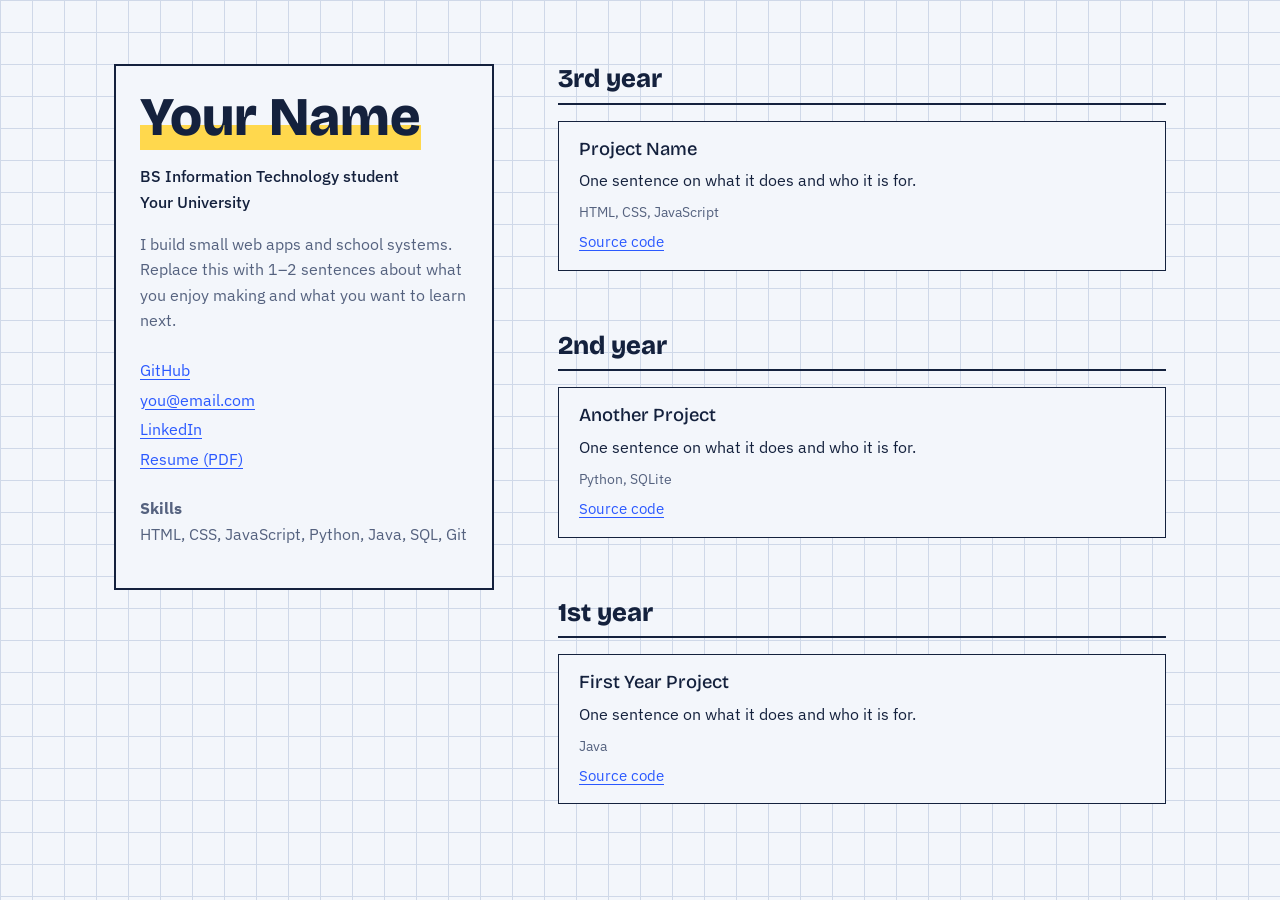
==== index (1).html @ 80497139 "Add files via upload" ====
<!DOCTYPE html>
<html lang="en">
<head>
  <meta charset="UTF-8">
  <meta name="viewport" content="width=device-width, initial-scale=1">
  <title>Your Name | Portfolio</title>
  <meta name="description" content="Portfolio of Your Name, BS Information Technology student. Projects from first year to now.">
  <link rel="preconnect" href="https://fonts.googleapis.com">
  <link rel="preconnect" href="https://fonts.gstatic.com" crossorigin>
  <link href="https://fonts.googleapis.com/css2?family=Bricolage+Grotesque:wght@500;800&family=IBM+Plex+Sans:wght@400;500&display=swap" rel="stylesheet">
  <link rel="stylesheet" href="style.css">
</head>
<body>
  <div class="layout">
    <header class="side">
      <h1>Your Name</h1>
      <p class="role">BS Information Technology student<br>Your University</p>
      <p class="bio">I build small web apps and school systems. Replace this with 1–2 sentences about what you enjoy making and what you want to learn next.</p>
      <nav aria-label="Links">
        <a href="https://github.com/your-username">GitHub</a>
        <a href="mailto:you@email.com">you@email.com</a>
        <a href="https://linkedin.com/in/your-username">LinkedIn</a>
        <a href="resume.pdf">Resume (PDF)</a>
      </nav>
      <p class="skills"><strong>Skills</strong><br>HTML, CSS, JavaScript, Python, Java, SQL, Git</p>
    </header>

    <main id="projects" aria-label="Projects">
      <!-- Projects are rendered from script.js -->
      <noscript>Please enable JavaScript to see the project list, or visit my GitHub.</noscript>
    </main>
  </div>
  <script src="script.js"></script>
</body>
</html>
---- style.css ----
:root {
  --bg: #f3f6fb;
  --ink: #14213d;
  --muted: #55627f;
  --blue: #2b59ff;
  --mark: #ffd84d;
  --line: #cfd8e8;
}
@media (prefers-color-scheme: dark) {
  :root {
    --bg: #0f1730;
    --ink: #e8edf8;
    --muted: #9aa8c7;
    --blue: #8aa4ff;
    --line: #26325a;
  }
}
* { box-sizing: border-box; }
html { scroll-behavior: smooth; }
body {
  margin: 0;
  background-color: var(--bg);
  /* graph-paper grid */
  background-image:
    linear-gradient(var(--line) 1px, transparent 1px),
    linear-gradient(90deg, var(--line) 1px, transparent 1px);
  background-size: 32px 32px;
  color: var(--ink);
  font: 400 1rem/1.6 "IBM Plex Sans", system-ui, sans-serif;
}
a { color: var(--blue); text-underline-offset: 3px; }
a:focus-visible { outline: 3px solid var(--mark); outline-offset: 2px; }

.layout {
  display: grid;
  grid-template-columns: minmax(280px, 380px) 1fr;
  gap: 4rem;
  max-width: 1100px;
  margin: 0 auto;
  padding: 4rem 1.5rem;
}
.side {
  position: sticky;
  top: 4rem;
  align-self: start;
  background: var(--bg);
  padding: 1.5rem;
  border: 2px solid var(--ink);
}
h1 {
  font: 800 clamp(2.4rem, 5vw, 3.4rem)/1 "Bricolage Grotesque", sans-serif;
  margin: 0 0 1rem;
  background: linear-gradient(transparent 62%, var(--mark) 62%);
  display: inline;
}
.role { margin: 1.25rem 0 0; font-weight: 500; }
.bio, .skills { color: var(--muted); max-width: 60ch; }
.side nav { display: flex; flex-direction: column; gap: .25rem; margin: 1.5rem 0; }

main { display: flex; flex-direction: column; gap: 3rem; }
.year h2 {
  font: 800 1.6rem/1.2 "Bricolage Grotesque", sans-serif;
  margin: 0 0 1rem;
  padding-bottom: .5rem;
  border-bottom: 2px solid var(--ink);
}
.project {
  background: var(--bg);
  padding: 1rem 1.25rem;
  margin-bottom: .75rem;
  border: 1px solid var(--ink);
}
.project h3 { font: 500 1.15rem/1.3 "Bricolage Grotesque", sans-serif; margin: 0; }
.project p { margin: .4rem 0; max-width: 62ch; }
.stack { color: var(--muted); font-size: .9rem; }
.links { display: flex; gap: 1rem; font-size: .95rem; }

@media (max-width: 820px) {
  .layout { grid-template-columns: 1fr; gap: 2rem; padding: 2rem 1rem; }
  .side { position: static; }
}
@media (prefers-reduced-motion: reduce) {
  html { scroll-behavior: auto; }
}
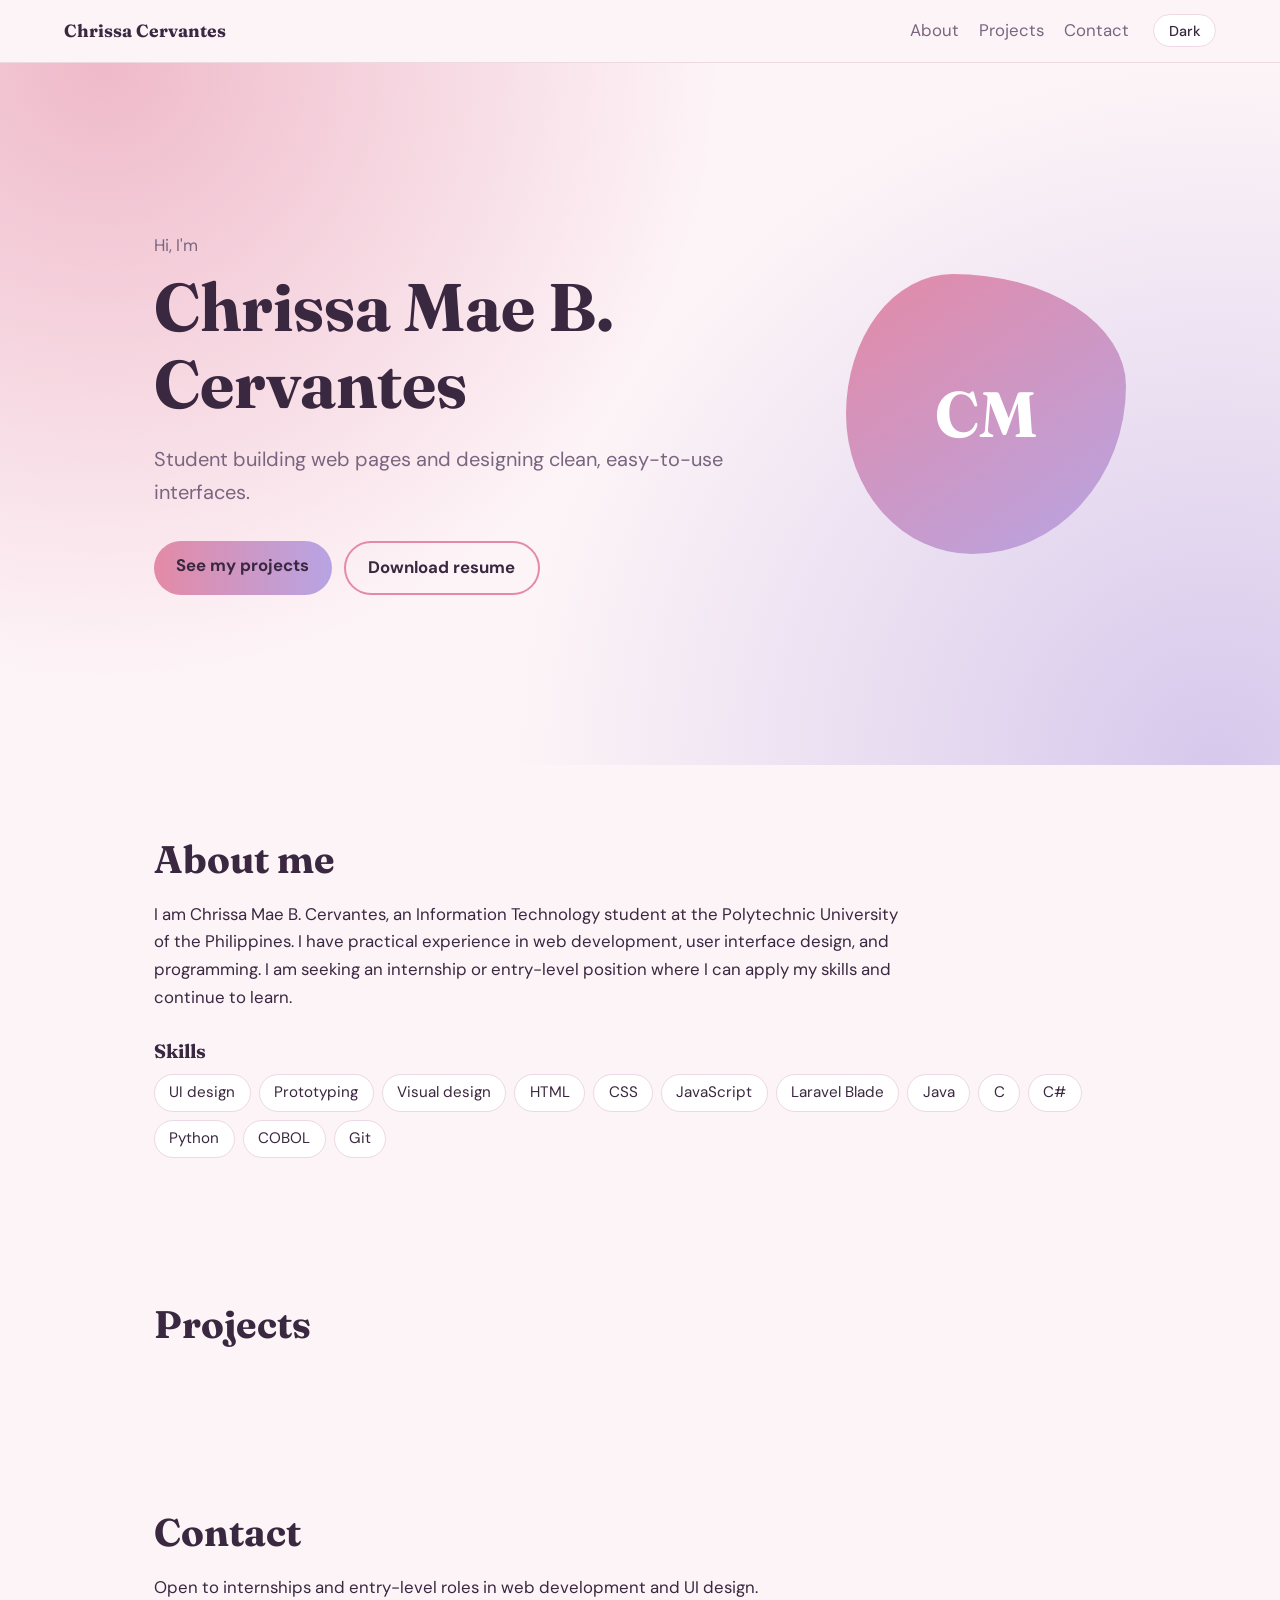
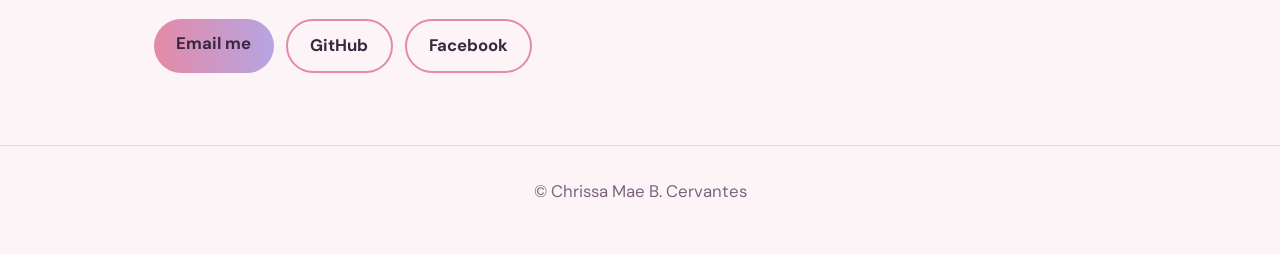
==== commit 61282f4b: "Add files via upload" ====
--- a/index (1).html
+++ b/index (1).html
@@ -3,33 +3,69 @@
 <head>
   <meta charset="UTF-8">
   <meta name="viewport" content="width=device-width, initial-scale=1">
-  <title>Your Name | Portfolio</title>
-  <meta name="description" content="Portfolio of Your Name, BS Information Technology student. Projects from first year to now.">
+  <title>Chrissa Mae B. Cervantes | Portfolio</title>
+  <meta name="description" content="Portfolio of Chrissa Mae B. Cervantes. Web development and UI design projects.">
   <link rel="preconnect" href="https://fonts.googleapis.com">
   <link rel="preconnect" href="https://fonts.gstatic.com" crossorigin>
-  <link href="https://fonts.googleapis.com/css2?family=Bricolage+Grotesque:wght@500;800&family=IBM+Plex+Sans:wght@400;500&display=swap" rel="stylesheet">
+  <link href="https://fonts.googleapis.com/css2?family=Fraunces:opsz,wght@9..144,500;9..144,700&family=DM+Sans:wght@400;500;700&display=swap" rel="stylesheet">
   <link rel="stylesheet" href="style.css">
 </head>
 <body>
-  <div class="layout">
-    <header class="side">
-      <h1>Your Name</h1>
-      <p class="role">BS Information Technology student<br>Your University</p>
-      <p class="bio">I build small web apps and school systems. Replace this with 1–2 sentences about what you enjoy making and what you want to learn next.</p>
-      <nav aria-label="Links">
-        <a href="https://github.com/your-username">GitHub</a>
-        <a href="mailto:you@email.com">you@email.com</a>
-        <a href="https://linkedin.com/in/your-username">LinkedIn</a>
-        <a href="resume.pdf">Resume (PDF)</a>
-      </nav>
-      <p class="skills"><strong>Skills</strong><br>HTML, CSS, JavaScript, Python, Java, SQL, Git</p>
-    </header>
+  <header class="top">
+    <a class="brand" href="#top">Chrissa Cervantes</a>
+    <nav aria-label="Sections">
+      <a href="#about">About</a>
+      <a href="#projects">Projects</a>
+      <a href="#contact">Contact</a>
+    </nav>
+    <button id="theme" type="button" aria-label="Switch light or dark theme">Dark</button>
+  </header>
 
-    <main id="projects" aria-label="Projects">
-      <!-- Projects are rendered from script.js -->
-      <noscript>Please enable JavaScript to see the project list, or visit my GitHub.</noscript>
-    </main>
-  </div>
+  <main id="top">
+    <section class="hero">
+      <div class="hero-text">
+        <p class="hello">Hi, I'm</p>
+        <h1>Chrissa Mae B. Cervantes</h1>
+        <p class="lead">Student building web pages and designing clean, easy-to-use interfaces.</p>
+        <div class="actions">
+          <a class="btn" href="#projects">See my projects</a>
+          <a class="btn ghost" href="resume.pdf">Download resume</a>
+        </div>
+      </div>
+      <div class="avatar">
+        <!-- Put your photo in the repo as photo.jpg. Until then, initials show. -->
+        <img src="photo.jpg" alt="Photo of Chrissa" onerror="this.replaceWith(Object.assign(document.createElement('span'),{textContent:'CM'}))">
+      </div>
+    </section>
+
+    <section id="about">
+      <h2>About me</h2>
+      <p>I am Chrissa Mae B. Cervantes, an Information Technology student at the Polytechnic University of the Philippines. I have practical experience in web development, user interface design, and programming. I am seeking an internship or entry-level position where I can apply my skills and continue to learn.</p>
+      <h3>Skills</h3>
+      <ul class="pills">
+        <li>UI design</li><li>Prototyping</li><li>Visual design</li>
+        <li>HTML</li><li>CSS</li><li>JavaScript</li><li>Laravel Blade</li>
+        <li>Java</li><li>C</li><li>C#</li><li>Python</li><li>COBOL</li><li>Git</li>
+      </ul>
+    </section>
+
+    <section id="projects">
+      <h2>Projects</h2>
+      <div id="project-list" class="grid"></div>
+    </section>
+
+    <section id="contact">
+      <h2>Contact</h2>
+      <p>Open to internships and entry-level roles in web development and UI design.</p>
+      <div class="actions">
+        <a class="btn" href="mailto:Cervanteschrissa@gmail.com">Email me</a>
+        <a class="btn ghost" href="https://github.com/cervanteschrissa-ship-it">GitHub</a>
+        <a class="btn ghost" href="https://www.facebook.com/issssssyy">Facebook</a>
+      </div>
+    </section>
+  </main>
+
+  <footer>© <span id="year"></span> Chrissa Mae B. Cervantes</footer>
   <script src="script.js"></script>
 </body>
 </html>
--- a/style.css
+++ b/style.css
@@ -1,84 +1,119 @@
 :root {
-  --bg: #f3f6fb;
-  --ink: #14213d;
-  --muted: #55627f;
-  --blue: #2b59ff;
-  --mark: #ffd84d;
-  --line: #cfd8e8;
+  --bg: #fdf4f7;
+  --surface: #ffffff;
+  --ink: #3a2740;
+  --muted: #7a6580;
+  --rose: #e48aa6;
+  --lav: #b7a4e3;
+  --line: #ecd9e3;
+  --btn-ink: #3a2740;
 }
-@media (prefers-color-scheme: dark) {
-  :root {
-    --bg: #0f1730;
-    --ink: #e8edf8;
-    --muted: #9aa8c7;
-    --blue: #8aa4ff;
-    --line: #26325a;
-  }
+:root[data-theme="dark"] {
+  --bg: #1d1422;
+  --surface: #2a1d31;
+  --ink: #f6e9f0;
+  --muted: #b9a5c0;
+  --line: #43304b;
 }
 * { box-sizing: border-box; }
-html { scroll-behavior: smooth; }
+html { scroll-behavior: smooth; scroll-padding-top: 4.5rem; }
 body {
   margin: 0;
-  background-color: var(--bg);
-  /* graph-paper grid */
-  background-image:
-    linear-gradient(var(--line) 1px, transparent 1px),
-    linear-gradient(90deg, var(--line) 1px, transparent 1px);
-  background-size: 32px 32px;
+  background: var(--bg);
   color: var(--ink);
-  font: 400 1rem/1.6 "IBM Plex Sans", system-ui, sans-serif;
+  font: 400 1.05rem/1.65 "DM Sans", system-ui, sans-serif;
 }
-a { color: var(--blue); text-underline-offset: 3px; }
-a:focus-visible { outline: 3px solid var(--mark); outline-offset: 2px; }
+a { color: inherit; }
+:focus-visible { outline: 3px solid var(--lav); outline-offset: 3px; }
 
-.layout {
-  display: grid;
-  grid-template-columns: minmax(280px, 380px) 1fr;
-  gap: 4rem;
-  max-width: 1100px;
-  margin: 0 auto;
-  padding: 4rem 1.5rem;
+.top {
+  position: sticky; top: 0; z-index: 10;
+  display: flex; align-items: center; gap: 1.5rem;
+  padding: .9rem clamp(1rem, 5vw, 4rem);
+  background: color-mix(in srgb, var(--bg) 88%, transparent);
+  backdrop-filter: blur(8px);
+  border-bottom: 1px solid var(--line);
 }
-.side {
-  position: sticky;
-  top: 4rem;
-  align-self: start;
-  background: var(--bg);
-  padding: 1.5rem;
-  border: 2px solid var(--ink);
+.brand { font: 700 1.1rem "Fraunces", serif; text-decoration: none; margin-right: auto; }
+.top nav { display: flex; gap: 1.25rem; }
+.top nav a { text-decoration: none; color: var(--muted); }
+.top nav a:hover { color: var(--ink); }
+#theme {
+  font: 500 .9rem "DM Sans", sans-serif; cursor: pointer;
+  padding: .4rem .9rem; border-radius: 999px;
+  border: 1px solid var(--line); background: var(--surface); color: var(--ink);
 }
-h1 {
-  font: 800 clamp(2.4rem, 5vw, 3.4rem)/1 "Bricolage Grotesque", sans-serif;
-  margin: 0 0 1rem;
-  background: linear-gradient(transparent 62%, var(--mark) 62%);
-  display: inline;
+
+main > section { padding: 4.5rem clamp(1rem, 5vw, 4rem); max-width: 1100px; margin: 0 auto; }
+h1, h2, h3 { font-family: "Fraunces", serif; line-height: 1.15; margin: 0; }
+h2 { font-size: clamp(1.8rem, 4vw, 2.4rem); margin-bottom: 1.25rem; }
+h3 { font-size: 1.2rem; margin: 1.75rem 0 .75rem; }
+p { max-width: 62ch; }
+
+/* hero */
+.hero {
+  display: grid; grid-template-columns: 1fr auto; align-items: center; gap: 3rem;
+  max-width: none !important;
+  background:
+    radial-gradient(circle at 8% 0%, color-mix(in srgb, var(--rose) 55%, transparent), transparent 45%),
+    radial-gradient(circle at 95% 100%, color-mix(in srgb, var(--lav) 55%, transparent), transparent 50%);
+  min-height: 78vh;
 }
-.role { margin: 1.25rem 0 0; font-weight: 500; }
-.bio, .skills { color: var(--muted); max-width: 60ch; }
-.side nav { display: flex; flex-direction: column; gap: .25rem; margin: 1.5rem 0; }
+.hero-text { max-width: 640px; margin-left: max(0px, calc((100vw - 1100px) / 2)); }
+.hello { margin: 0 0 .5rem; color: var(--muted); }
+h1 { font-size: clamp(2.4rem, 6vw, 4.2rem); font-weight: 700; }
+.lead { font-size: 1.25rem; color: var(--muted); margin: 1.25rem 0 2rem; }
+.avatar {
+  width: clamp(170px, 24vw, 280px); aspect-ratio: 1; margin-right: max(0px, calc((100vw - 1100px) / 2));
+  border-radius: 38% 62% 55% 45% / 50% 40% 60% 50%;
+  background: linear-gradient(145deg, var(--rose), var(--lav));
+  display: grid; place-items: center; overflow: hidden;
+  font: 700 4rem "Fraunces", serif; color: #fff;
+}
+.avatar img { width: 100%; height: 100%; object-fit: cover; }
 
-main { display: flex; flex-direction: column; gap: 3rem; }
-.year h2 {
-  font: 800 1.6rem/1.2 "Bricolage Grotesque", sans-serif;
-  margin: 0 0 1rem;
-  padding-bottom: .5rem;
-  border-bottom: 2px solid var(--ink);
+.actions { display: flex; flex-wrap: wrap; gap: .75rem; }
+.btn {
+  display: inline-block; padding: .7rem 1.4rem; border-radius: 999px; text-decoration: none; font-weight: 700;
+  background: linear-gradient(90deg, var(--rose), var(--lav)); color: var(--btn-ink);
 }
-.project {
-  background: var(--bg);
-  padding: 1rem 1.25rem;
-  margin-bottom: .75rem;
-  border: 1px solid var(--ink);
+.btn.ghost { background: transparent; border: 2px solid var(--rose); color: var(--ink); }
+.btn:hover { filter: brightness(1.05); }
+
+/* skills */
+.pills { list-style: none; display: flex; flex-wrap: wrap; gap: .5rem; padding: 0; margin: 0; }
+.pills li { padding: .35rem .9rem; border-radius: 999px; background: var(--surface); border: 1px solid var(--line); font-size: .95rem; }
+
+/* projects */
+.grid { display: grid; grid-template-columns: repeat(auto-fill, minmax(260px, 1fr)); gap: 1.25rem; }
+.card {
+  background: var(--surface); border: 1px solid var(--line); border-top: 5px solid var(--rose);
+  border-radius: 18px; padding: 1.25rem; display: flex; flex-direction: column; gap: .5rem;
 }
-.project h3 { font: 500 1.15rem/1.3 "Bricolage Grotesque", sans-serif; margin: 0; }
-.project p { margin: .4rem 0; max-width: 62ch; }
-.stack { color: var(--muted); font-size: .9rem; }
-.links { display: flex; gap: 1rem; font-size: .95rem; }
+.card:nth-child(even) { border-top-color: var(--lav); }
+.card h3 { margin: 0; }
+.card p { margin: 0; }
+.card .tag { color: var(--muted); font-size: .85rem; }
+.card .stack { color: var(--muted); font-size: .9rem; }
+.card .links { margin-top: auto; padding-top: .5rem; display: flex; gap: 1rem; font-weight: 700; }
 
-@media (max-width: 820px) {
-  .layout { grid-template-columns: 1fr; gap: 2rem; padding: 2rem 1rem; }
-  .side { position: static; }
+/* timeline: a real sequence, so dates carry meaning */
+.timeline { list-style: none; margin: 0; padding: 0 0 0 1.5rem; border-left: 3px solid var(--lav); }
+.timeline li { position: relative; padding-bottom: 2rem; }
+.timeline li::before {
+  content: ""; position: absolute; left: calc(-1.5rem - 8px); top: .45rem;
+  width: 13px; height: 13px; border-radius: 50%; background: var(--rose);
 }
-@media (prefers-reduced-motion: reduce) {
-  html { scroll-behavior: auto; }
+.timeline h3 { margin: 0 0 .25rem; }
+.timeline p { margin: 0; }
+.when { color: var(--muted); font-size: .9rem; }
+
+footer { text-align: center; color: var(--muted); padding: 2rem 1rem 3rem; border-top: 1px solid var(--line); }
+
+@media (max-width: 760px) {
+  .top nav { display: none; }
+  .hero { grid-template-columns: 1fr; text-align: left; min-height: auto; }
+  .avatar { order: -1; margin: 0; }
+  .hero-text { margin-left: 0; }
 }
+@media (prefers-reduced-motion: reduce) { html { scroll-behavior: auto; } }
